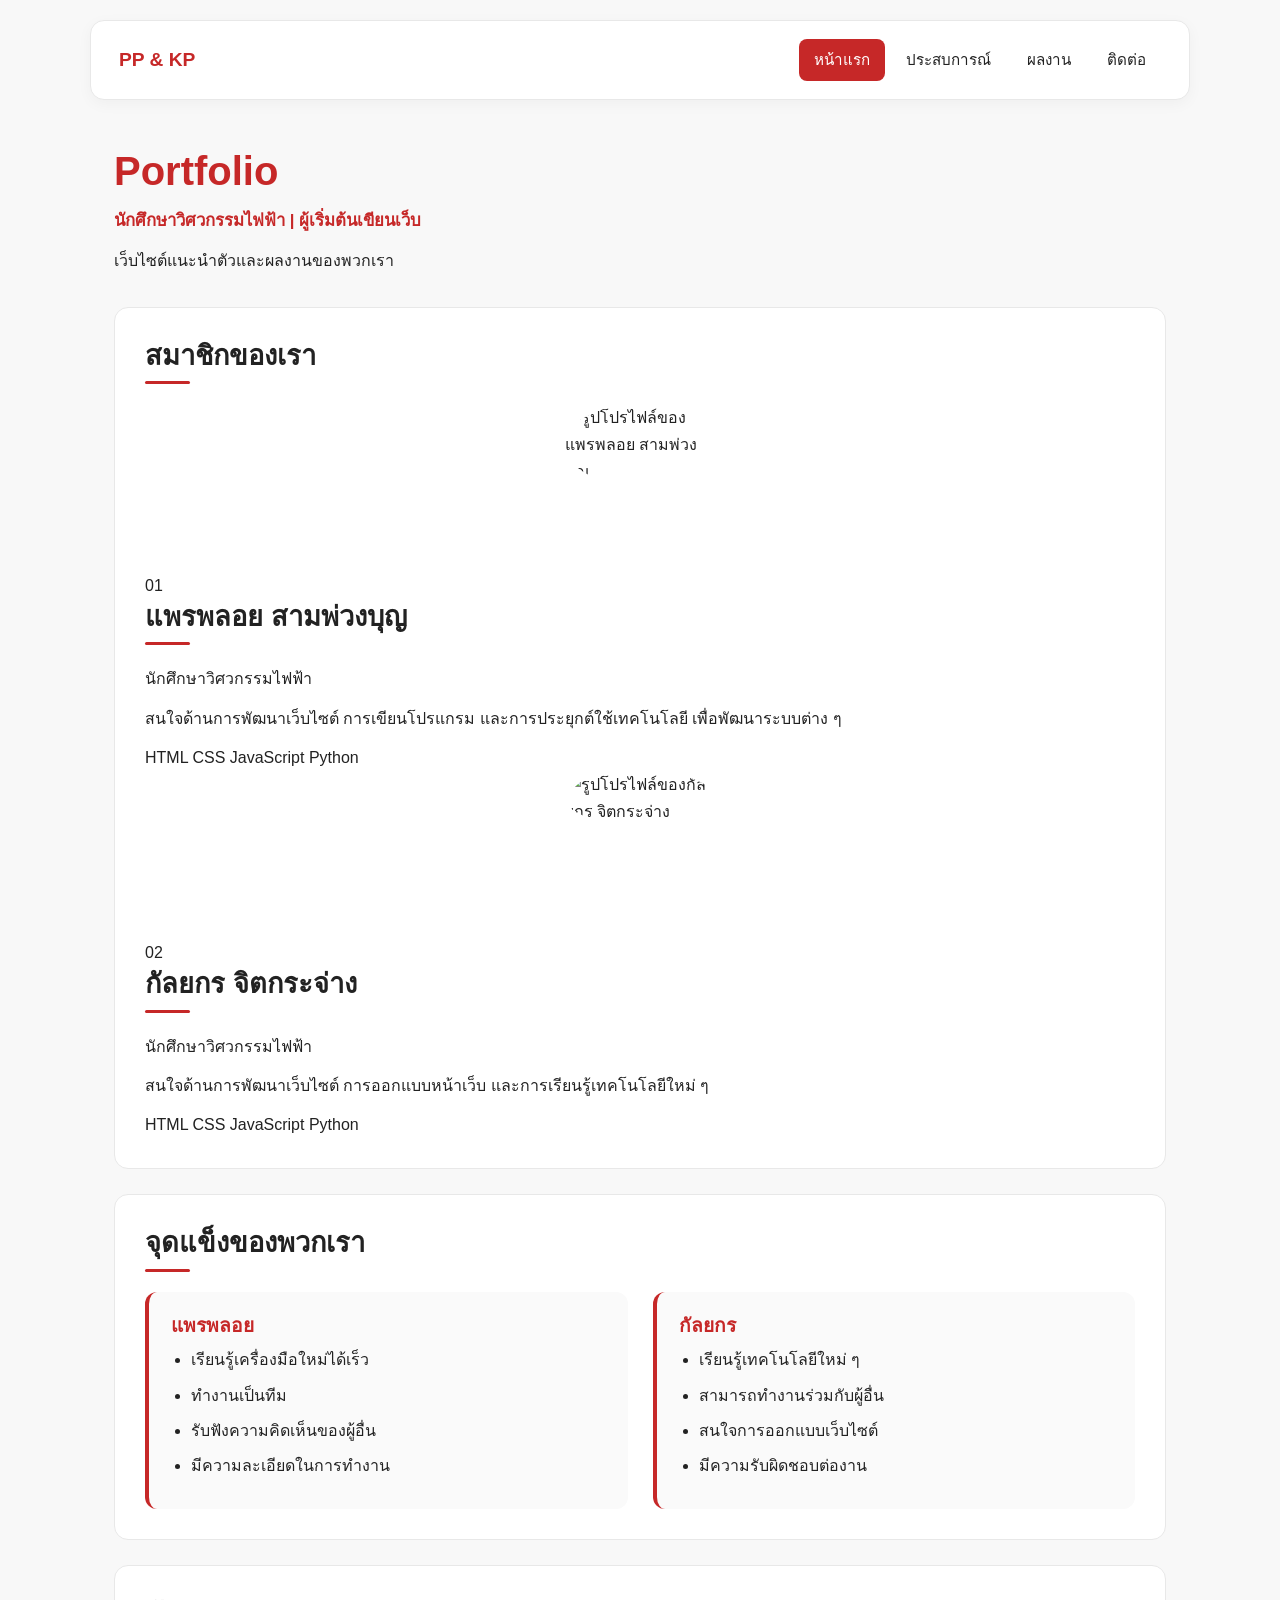
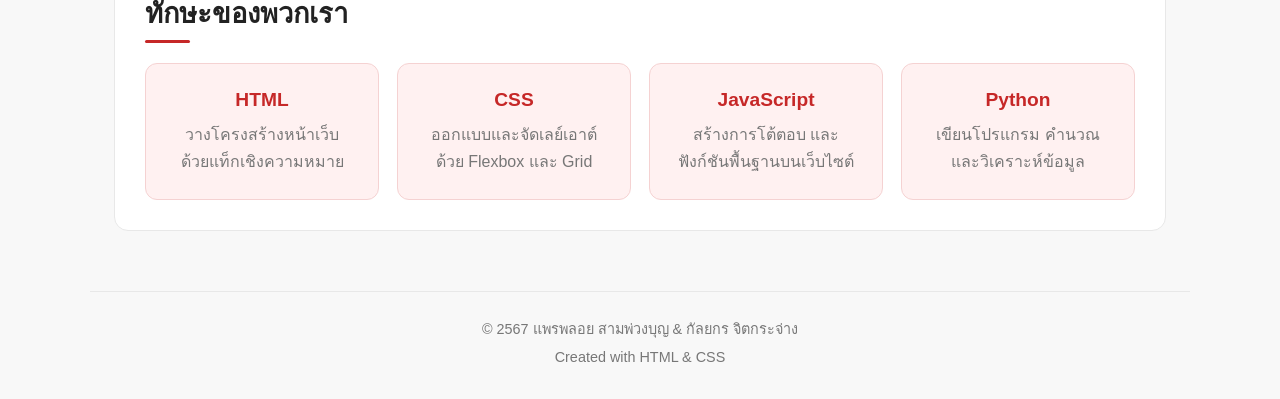
==== index.html @ db7b51f1 "Add files via upload" ====
<!DOCTYPE html>
<html lang="th">

<head>
    <meta charset="UTF-8">
    <meta name="viewport" content="width=device-width, initial-scale=1.0">

    <title>Portfolio | แพรพลอย และ กัลยกร</title>

    <link rel="stylesheet" href="style.css">
</head>

<body>

    <header class="site-header">

        <a href="index.html" class="logo">
            PP & KP
        </a>

        <nav class="site-nav">

            <ul>

                <li>
                    <a href="index.html" class="active">
                        หน้าแรก
                    </a>
                </li>

                <li>
                    <a href="experience.html">
                        ประสบการณ์
                    </a>
                </li>

                <li>
                    <a href="project.html">
                        ผลงาน
                    </a>
                </li>

                <li>
                    <a href="contact.html">
                        ติดต่อ
                    </a>
                </li>

            </ul>

        </nav>

    </header>


    <main>

        <section class="page-head">

            <h1>
                Portfolio
            </h1>

            <p class="tagline">
                นักศึกษาวิศวกรรมไฟฟ้า | ผู้เริ่มต้นเขียนเว็บ
            </p>

            <p>
                เว็บไซต์แนะนำตัวและผลงานของพวกเรา
            </p>

        </section>

        <section class="profiles">

            <h2>
                สมาชิกของเรา
            </h2>


            <div class="profile-grid">

                <article class="profile-card">

                    <div class="profile-image">

                        <img
                            src="images/profile.jpg"
                            alt="รูปโปรไฟล์ของแพรพลอย สามพ่วงบุญ"
                        >

                    </div>


                    <div class="profile-content">

                        <span class="profile-number">
                            01
                        </span>

                        <h2>
                            แพรพลอย สามพ่วงบุญ
                        </h2>

                        <p class="profile-role">
                            นักศึกษาวิศวกรรมไฟฟ้า
                        </p>

                        <p>
                            สนใจด้านการพัฒนาเว็บไซต์
                            การเขียนโปรแกรม
                            และการประยุกต์ใช้เทคโนโลยี
                            เพื่อพัฒนาระบบต่าง ๆ
                        </p>


                        <div class="profile-skills">

                            <span>
                                HTML
                            </span>

                            <span>
                                CSS
                            </span>

                            <span>
                                JavaScript
                            </span>

                            <span>
                                Python
                            </span>

                        </div>

                    </div>

                </article>


                <article class="profile-card">

                    <div class="profile-image">

                        <img
                            src="images/profile2.jpg"
                            alt="รูปโปรไฟล์ของกัลยกร จิตกระจ่าง"
                        >

                    </div>


                    <div class="profile-content">

                        <span class="profile-number">
                            02
                        </span>

                        <h2>
                            กัลยกร จิตกระจ่าง
                        </h2>

                        <p class="profile-role">
                            นักศึกษาวิศวกรรมไฟฟ้า
                        </p>

                        <p>
                            สนใจด้านการพัฒนาเว็บไซต์
                            การออกแบบหน้าเว็บ
                            และการเรียนรู้เทคโนโลยีใหม่ ๆ
                        </p>


                        <div class="profile-skills">

                            <span>
                                HTML
                            </span>

                            <span>
                                CSS
                            </span>

                            <span>
                                JavaScript
                            </span>

                            <span>
                                Python
                            </span>

                        </div>

                    </div>

                </article>


            </div>

        </section>

        <section class="about">

            <h2>
                จุดแข็งของพวกเรา
            </h2>


            <div class="two-col">


                <div class="col">

                    <h3>
                        แพรพลอย
                    </h3>

                    <ul>

                        <li>
                            เรียนรู้เครื่องมือใหม่ได้เร็ว
                        </li>

                        <li>
                            ทำงานเป็นทีม
                        </li>

                        <li>
                            รับฟังความคิดเห็นของผู้อื่น
                        </li>

                        <li>
                            มีความละเอียดในการทำงาน
                        </li>

                    </ul>

                </div>



                <div class="col">

                    <h3>
                        กัลยกร
                    </h3>

                    <ul>

                        <li>
                            เรียนรู้เทคโนโลยีใหม่ ๆ
                        </li>

                        <li>
                            สามารถทำงานร่วมกับผู้อื่น
                        </li>

                        <li>
                            สนใจการออกแบบเว็บไซต์
                        </li>

                        <li>
                            มีความรับผิดชอบต่องาน
                        </li>

                    </ul>

                </div>


            </div>

        </section>

        <section class="skills">

            <h2>
                ทักษะของพวกเรา
            </h2>


            <div class="skill-grid">


                <div class="skill-card">

                    <h3>
                        HTML
                    </h3>

                    <p>
                        วางโครงสร้างหน้าเว็บ
                        ด้วยแท็กเชิงความหมาย
                    </p>

                </div>



                <div class="skill-card">

                    <h3>
                        CSS
                    </h3>

                    <p>
                        ออกแบบและจัดเลย์เอาต์
                        ด้วย Flexbox และ Grid
                    </p>

                </div>



                <div class="skill-card">

                    <h3>
                        JavaScript
                    </h3>

                    <p>
                        สร้างการโต้ตอบ
                        และฟังก์ชันพื้นฐานบนเว็บไซต์
                    </p>

                </div>



                <div class="skill-card">

                    <h3>
                        Python
                    </h3>

                    <p>
                        เขียนโปรแกรม
                        คำนวณและวิเคราะห์ข้อมูล
                    </p>

                </div>


            </div>

        </section>


    </main>

    <footer class="site-footer">

        <p>
            &copy; 2567 แพรพลอย สามพ่วงบุญ & กัลยกร จิตกระจ่าง
        </p>

        <p>
            Created with HTML & CSS
        </p>

    </footer>


    <script src="script.js"></script>

</body>

</html>
---- style.css ----
* {
    margin: 0;
    padding: 0;
    box-sizing: border-box;
}


:root {
    --red: #c62828;
    --red-dark: #8e1b1b;
    --red-light: #fff1f1;
    --red-soft: #fde8e8;

    --text: #222222;
    --text-muted: #777777;

    --bg: #f8f8f8;
    --white: #ffffff;
    --border: #e8e8e8;

    --max-width: 1100px;
    --radius: 14px;
}


body {
    font-family:
        "Segoe UI",
        Tahoma,
        Arial,
        sans-serif;

    font-size: 16px;
    line-height: 1.7;

    color: var(--text);
    background: var(--bg);
}


h1,
h2,
h3 {
    line-height: 1.3;
    color: var(--text);
}

h1 {
    font-size: 2.5rem;
    margin-bottom: 10px;
    font-weight: 700;
}

h2 {
    font-size: 1.7rem;
    margin-bottom: 20px;
    position: relative;
}

h2::after {
    content: "";
    display: block;

    width: 45px;
    height: 3px;

    background: var(--red);

    margin-top: 8px;

    border-radius: 5px;
}

h3 {
    font-size: 1.2rem;
    margin-bottom: 8px;
}

p {
    margin-bottom: 12px;
}


a {
    color: var(--red);
    text-decoration: none;
}

a:hover {
    color: var(--red-dark);
}


.tagline {
    color: var(--red);
    font-size: 1.05rem;
    font-weight: 600;
}


.site-header {
    display: flex;
    justify-content: space-between;
    align-items: center;

    max-width: var(--max-width);

    margin: 20px auto 0;
    padding: 18px 28px;

    background: var(--white);

    border: 1px solid var(--border);
    border-radius: var(--radius);

    box-shadow: 0 4px 15px rgba(0, 0, 0, 0.04);

    position: relative;
}


.logo {
    font-size: 1.2rem;
    font-weight: 700;
    color: var(--red);
}

.logo:hover {
    color: var(--red-dark);
    text-decoration: none;
}


.site-nav ul {
    display: flex;

    list-style: none;
    gap: 6px;
}

.site-nav a {
    display: block;

    padding: 8px 15px;

    border-radius: 8px;

    color: var(--text);

    font-size: 0.95rem;
    font-weight: 500;

    transition:
        background 0.2s ease,
        color 0.2s ease;
}

.site-nav a:hover {
    background: var(--red-light);
    color: var(--red);

    text-decoration: none;
}

.site-nav a.active {
    background: var(--red);
    color: var(--white);
}

.site-nav a.active:hover {
    background: var(--red-dark);
}


main {
    max-width: var(--max-width);

    margin: 0 auto;

    padding: 35px 24px;
}


section {
    background: var(--white);

    border: 1px solid var(--border);

    border-radius: var(--radius);

    padding: 30px;

    margin-bottom: 25px;
}


.page-head {
    background: transparent;

    border: none;

    padding: 10px 0 20px;

    margin-bottom: 0;
}

.page-head h1 {
    color: var(--red);
}


.hero {
    display: flex;

    align-items: center;

    gap: 40px;

    padding: 40px;

    background: var(--white);

    border: 1px solid var(--border);

    border-radius: var(--radius);

    margin-bottom: 25px;
}

.profile-image {
    width: 150px;
    height: 150px;
    margin: 0 auto 18px;
}

.profile-image img {
    width: 100%;
    height: 100%;
    object-fit: cover;
    border-radius: 50%;
}
.hero-text {
    flex: 1;
    min-width: 260px;
}

.hero-text h1 {
    color: var(--text);
}

.hero-text p {
    max-width: 700px;
}


.btn {
    display: inline-block;

    padding: 10px 25px;

    margin-top: 8px;

    background: var(--red);

    color: var(--white);

    border: none;

    border-radius: 8px;

    font-size: 1rem;

    font-weight: 600;

    cursor: pointer;

    transition:
        background 0.2s ease,
        transform 0.2s ease;
}

.btn:hover {
    background: var(--red-dark);

    color: var(--white);

    text-decoration: none;

    transform: translateY(-2px);
}


.about {
    background: var(--white);
}

.two-col {
    display: flex;

    gap: 25px;

    flex-wrap: wrap;
}

.two-col .col {
    flex: 1;

    min-width: 280px;

    padding: 22px;

    background: #fafafa;

    border-radius: 12px;

    border-left: 4px solid var(--red);
}

.two-col .col h3 {
    color: var(--red);
}

.two-col ul {
    padding-left: 20px;
}

.two-col li {
    margin-bottom: 8px;
}


.skills {
    background: var(--white);
}

.skill-grid {
    display: grid;

    grid-template-columns:
        repeat(
            auto-fit,
            minmax(200px, 1fr)
        );

    gap: 18px;
}

.skill-card {
    padding: 24px;

    background: var(--red-light);

    border: 1px solid #f5d2d2;

    border-radius: 12px;

    text-align: center;

    transition:
        transform 0.2s ease,
        box-shadow 0.2s ease;
}

.skill-card h3 {
    color: var(--red);
}

.skill-card p {
    color: var(--text-muted);
    margin-bottom: 0;
}

.skill-card:hover {
    transform: translateY(-5px);

    box-shadow:
        0 8px 20px rgba(198, 40, 40, 0.10);
}


.project-grid {
    display: grid;

    grid-template-columns:
        repeat(
            auto-fit,
            minmax(280px, 1fr)
        );

    gap: 24px;
}

.project-card {
    display: flex;

    flex-direction: column;

    overflow: hidden;

    background: var(--white);

    border: 1px solid var(--border);

    border-radius: var(--radius);

    transition:
        transform 0.2s ease,
        box-shadow 0.2s ease;
}

.project-card:hover {
    transform: translateY(-5px);

    box-shadow:
        0 10px 25px rgba(0, 0, 0, 0.08);
}

.project-card img {
    width: 100%;

    height: 190px;

    object-fit: cover;

    border-bottom: 3px solid var(--red);
}

.project-body {
    padding: 22px;

    display: flex;

    flex-direction: column;

    flex: 1;
}

.project-body h3 {
    color: var(--red);
}


.tech-list {
    display: flex;

    flex-wrap: wrap;

    gap: 7px;

    list-style: none;

    margin: 12px 0;
}

.tech-list li {
    padding: 4px 12px;

    background: var(--red-soft);

    color: var(--red-dark);

    border-radius: 999px;

    font-size: 0.85rem;

    font-weight: 600;
}


.project-links {
    display: flex;

    gap: 15px;

    margin-top: auto;

    padding-top: 15px;
}

.project-links a {
    font-weight: 600;

    padding: 6px 12px;

    border: 1px solid var(--red);

    border-radius: 7px;

    transition:
        background 0.2s ease,
        color 0.2s ease;
}

.project-links a:hover {
    background: var(--red);

    color: var(--white);

    text-decoration: none;
}


.grade-table {
    width: 100%;

    border-collapse: collapse;

    margin-bottom: 16px;

    background: var(--white);
}

.grade-table caption {
    text-align: left;

    color: var(--text-muted);

    padding-bottom: 10px;
}

.grade-table th,
.grade-table td {
    padding: 12px 15px;

    border-bottom:
        1px solid var(--border);

    text-align: left;
}

.grade-table th {
    background: var(--red);

    color: var(--white);

    font-weight: 600;
}

.grade-table tbody tr:nth-child(even) {
    background: #fffafa;
}

.grade-table tbody tr:hover {
    background: var(--red-light);
}


.timeline-item {
    padding:
        0 0 25px 25px;

    border-left:
        3px solid #f0caca;

    position: relative;
}

.timeline-item:last-child {
    border-left-color:
        transparent;
}

.timeline-item::before {
    content: "";

    position: absolute;

    left: -8px;

    top: 6px;

    width: 13px;

    height: 13px;

    background: var(--red);

    border-radius: 50%;

    box-shadow:
        0 0 0 4px var(--red-light);
}

.period {
    display: inline-block;

    color: var(--red);

    font-size: 0.9rem;

    font-weight: 600;

    margin-bottom: 5px;
}


.contact-list {
    list-style: none;
}

.contact-list li {
    display: flex;

    gap: 12px;

    flex-wrap: wrap;

    padding: 14px 0;

    border-bottom:
        1px solid var(--border);
}

.contact-list .label {
    min-width: 110px;

    font-weight: 600;

    color: var(--red);
}


.contact-form .field {
    display: flex;

    flex-direction: column;

    margin-bottom: 17px;
}

.contact-form label {
    margin-bottom: 7px;

    font-weight: 600;
}

.contact-form input,
.contact-form textarea {
    padding: 12px 14px;

    border:
        1px solid var(--border);

    border-radius: 8px;

    font-family: inherit;

    font-size: 1rem;

    background: #fff;
}

.contact-form input:focus,
.contact-form textarea:focus {
    outline: none;

    border-color: var(--red);

    box-shadow:
        0 0 0 3px var(--red-light);
}


.menu-toggle {
    display: none;

    background: var(--white);

    border:
        1px solid var(--border);

    border-radius: 8px;

    padding: 6px 12px;

    font-size: 1.4rem;

    color: var(--red);

    cursor: pointer;
}


.site-footer {
    max-width: var(--max-width);

    margin: 0 auto;

    padding: 25px;

    text-align: center;

    color: var(--text-muted);

    font-size: 0.9rem;

    border-top:
        1px solid var(--border);
}

.site-footer p {
    margin-bottom: 4px;
}


@media (max-width: 768px) {

    body {
        font-size: 16px;
    }

    .site-header {
        margin: 10px 12px 0;

        flex-direction: row;

        text-align: left;

        padding: 15px 18px;
    }

    .menu-toggle {
        display: block;
    }

    .site-nav {
        display: none;

        width: 100%;
    }

    .site-nav.open {
        display: block;
    }

    .site-nav ul {
        flex-direction: column;

        width: 100%;

        margin-top: 10px;
    }

    .site-nav a {
        text-align: center;
    }

    main {
        padding: 25px 15px;
    }

    section {
        padding: 22px;
    }

    .hero {
        flex-direction: column;

        text-align: center;

        padding: 30px 22px;
    }

    .hero-text {
        width: 100%;
    }

    h1 {
        font-size: 2rem;
    }

    h2 {
        font-size: 1.4rem;
    }

    .avatar {
        width: 160px;
        height: 160px;
    }
}


@media (max-width: 480px) {

    .logo {
        font-size: 1rem;
    }

    .avatar {
        width: 140px;
        height: 140px;
    }

    h1 {
        font-size: 1.7rem;
    }

    .hero {
        padding: 25px 18px;
    }

    section {
        padding: 18px;
    }

    .two-col .col {
        min-width: 100%;
    }

    .btn {
        display: block;

        text-align: center;

        width: 100%;
    }

    .grade-table {
        display: block;

        overflow-x: auto;

        white-space: nowrap;
    }
}


@media print {

    .site-header,
    .site-footer,
    .btn {
        display: none;
    }

    section {
        border: none;

        page-break-inside:
            avoid;
    }
}
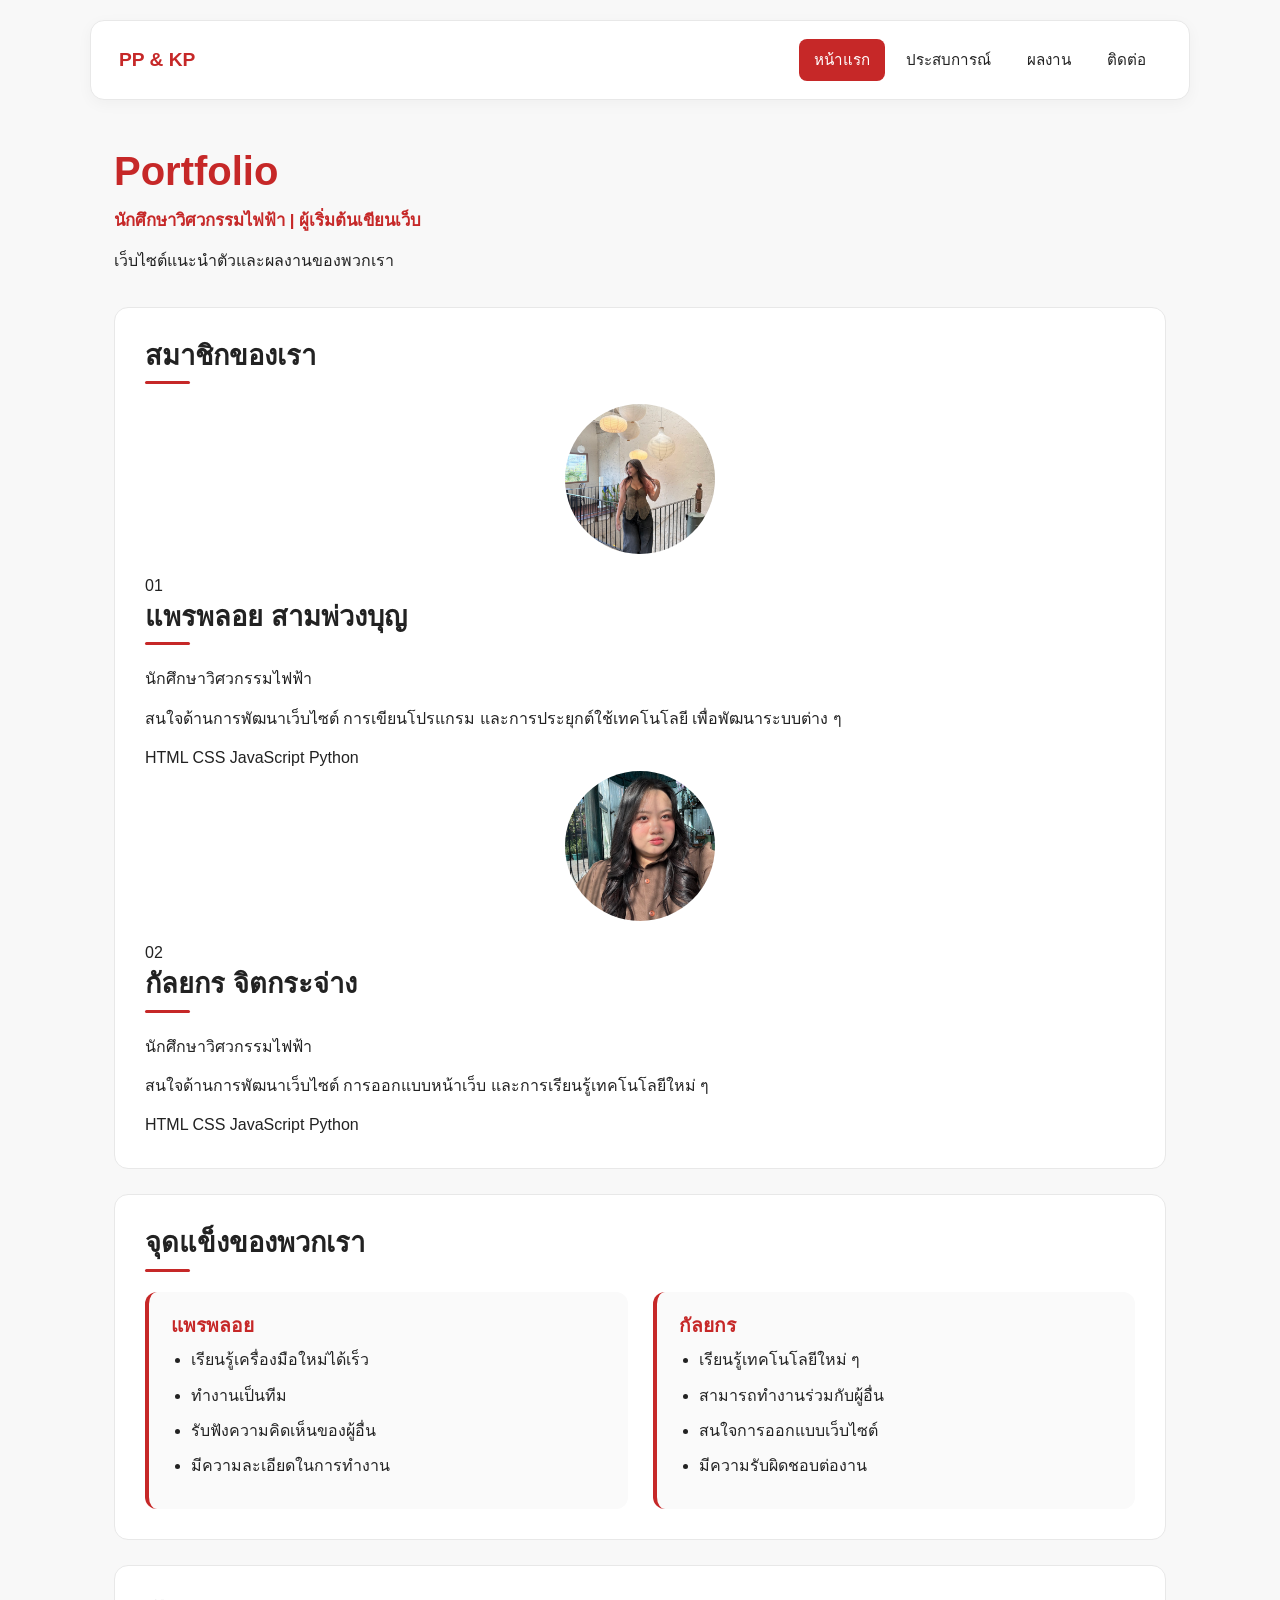
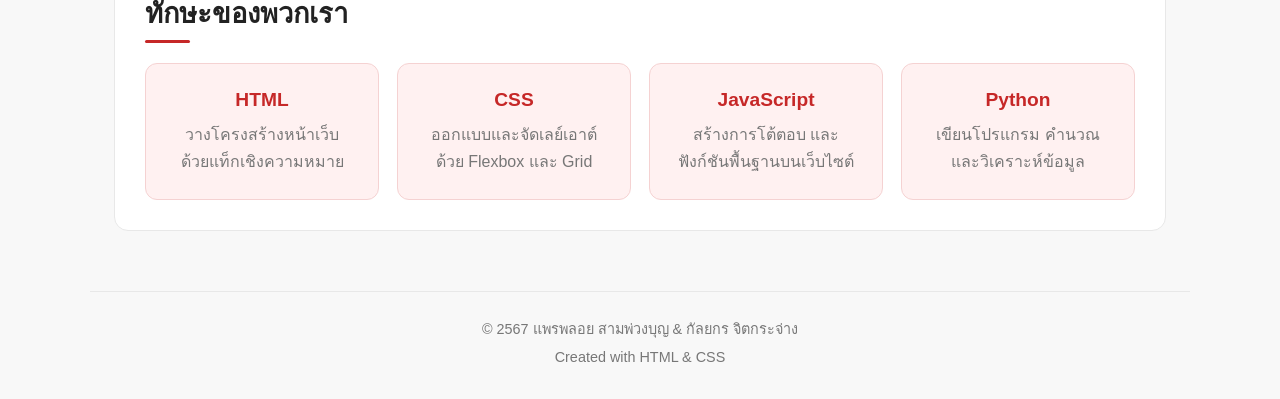
==== commit 398ce559: "Add files via upload" ====
--- a/index.html
+++ b/index.html
@@ -85,7 +85,7 @@
                     <div class="profile-image">
 
                         <img
-                            src="images/profile.jpg"
+                            src="profile.jpg"
                             alt="รูปโปรไฟล์ของแพรพลอย สามพ่วงบุญ"
                         >
 
@@ -144,7 +144,7 @@
                     <div class="profile-image">
 
                         <img
-                            src="images/profile2.jpg"
+                            src="profile2.jpg"
                             alt="รูปโปรไฟล์ของกัลยกร จิตกระจ่าง"
                         >
 
